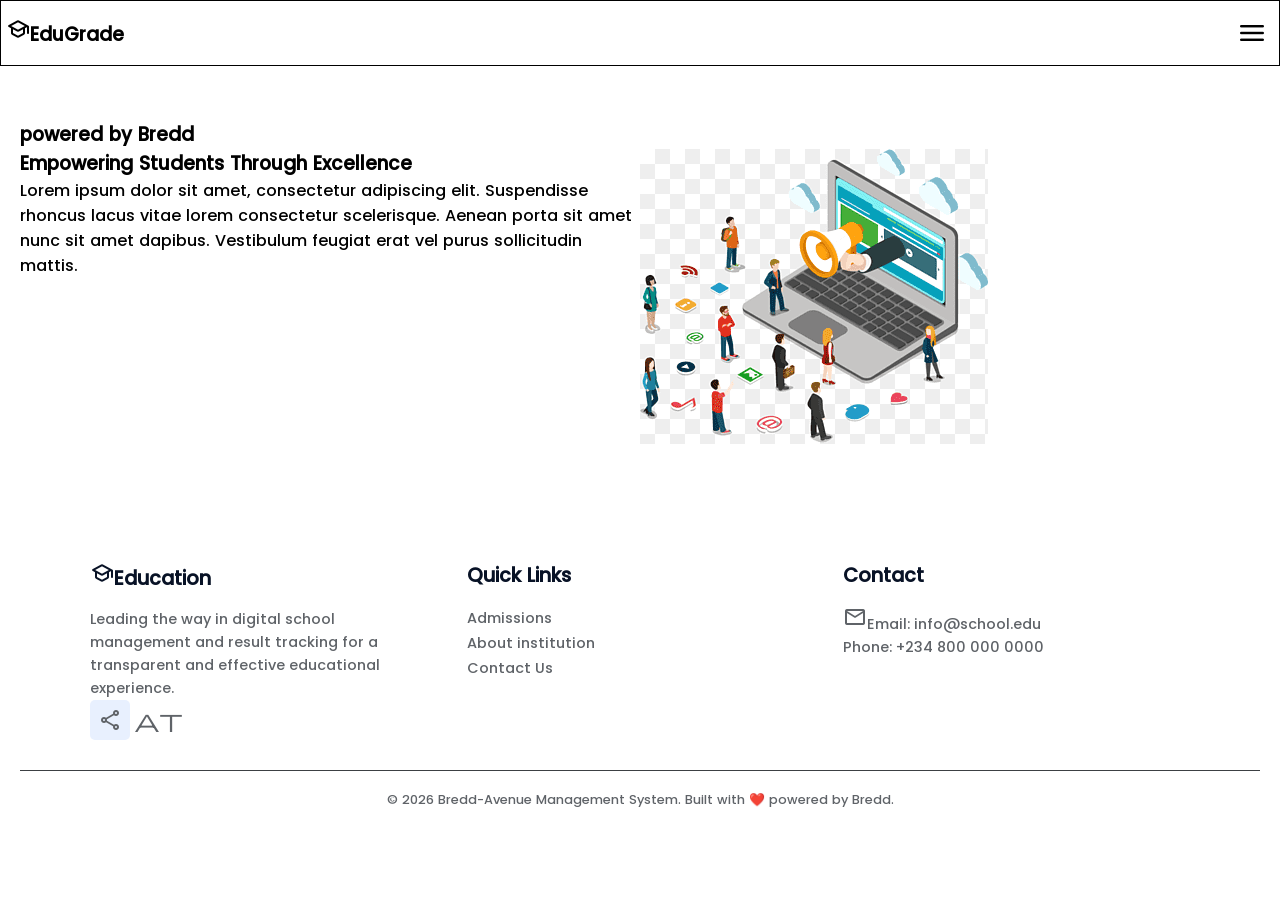
==== School-system/index.html @ b866ce05 "update" ====
<!DOCTYPE html>
<html lang="en">

<head>
  <meta charset="UTF-8">
  <meta name="viewport" content="width=device-width, initial-scale=1">
  <meta http-equiv="" content="" />
  <meta name="description" content="Bredd is a next-generation SaaS platform designed to streamline school management and academic tracking. We provide educational institutions with a seamless, high-performance interface to manage results, administration, and student engagement in real-time.">
  <meta name="author" content="The Bredd team">
  
  <link href="https://fonts.googleapis.com/css2?family=Material+Symbols+Rounded:opsz,wght,FILL,GRAD@24,400,1,0" rel="stylesheet" />
  <link rel="stylesheet" href="Assets/style.css">
  <link rel="shortcut icon" href="Assets/social-media-marketing-broadcast.jpg" type="image/jpg" />
  <title>Bredd-Avenue</title>
</head>

<body>
  <header>
    <main-header>
    </main-header>
  </header>
  
  <main>
    <h3 style="water-mark">powered by Bredd</h3>
    <section class="banner">
      <article>
        <h1>Empowering Students Through Excellence</h1>
        <p>Lorem ipsum dolor sit amet, consectetur adipiscing elit. Suspendisse rhoncus lacus vitae lorem consectetur scelerisque. Aenean porta sit amet nunc sit amet dapibus. Vestibulum feugiat erat vel purus sollicitudin mattis.</p>
      </article>
      <section class="banner-img">
        <img src="Assets/social-media-marketing-broadcast.jpg" alt="school image" max-width="100%"/>
      </section>
    </section>
  </main>
  
  <footer>
    <main-footer>
    </main-footer>
  </footer>
  <script src="Includes/components.js" defer></script>
</body>

</html>
---- School-system/Assets/style.css ----
html {
  scroll-behavior: smooth;
}
:root {
  --text-grey: #5F6368;
  --light-grey: #F8F9FA;
  --dark: #081226;
  --white: #FFF;
  --light-blue: #0062BD;
}
* {
  padding: 0;
  margin: 0;
  box-sizing: border-box;
}
@font-face {
  font-family: Poppins;
  src: url(../Assets/Poppins-Medium.ttf);
}
body {
  font-family: Poppins;
  margin: 0;
  padding: 0;
}
main {
 margin-top: 100px;
 padding: 20px;
}
.banner {
  display: grid;
  grid-template-columns: repeat(auto-fit, minmax(200px, 1fr));
}
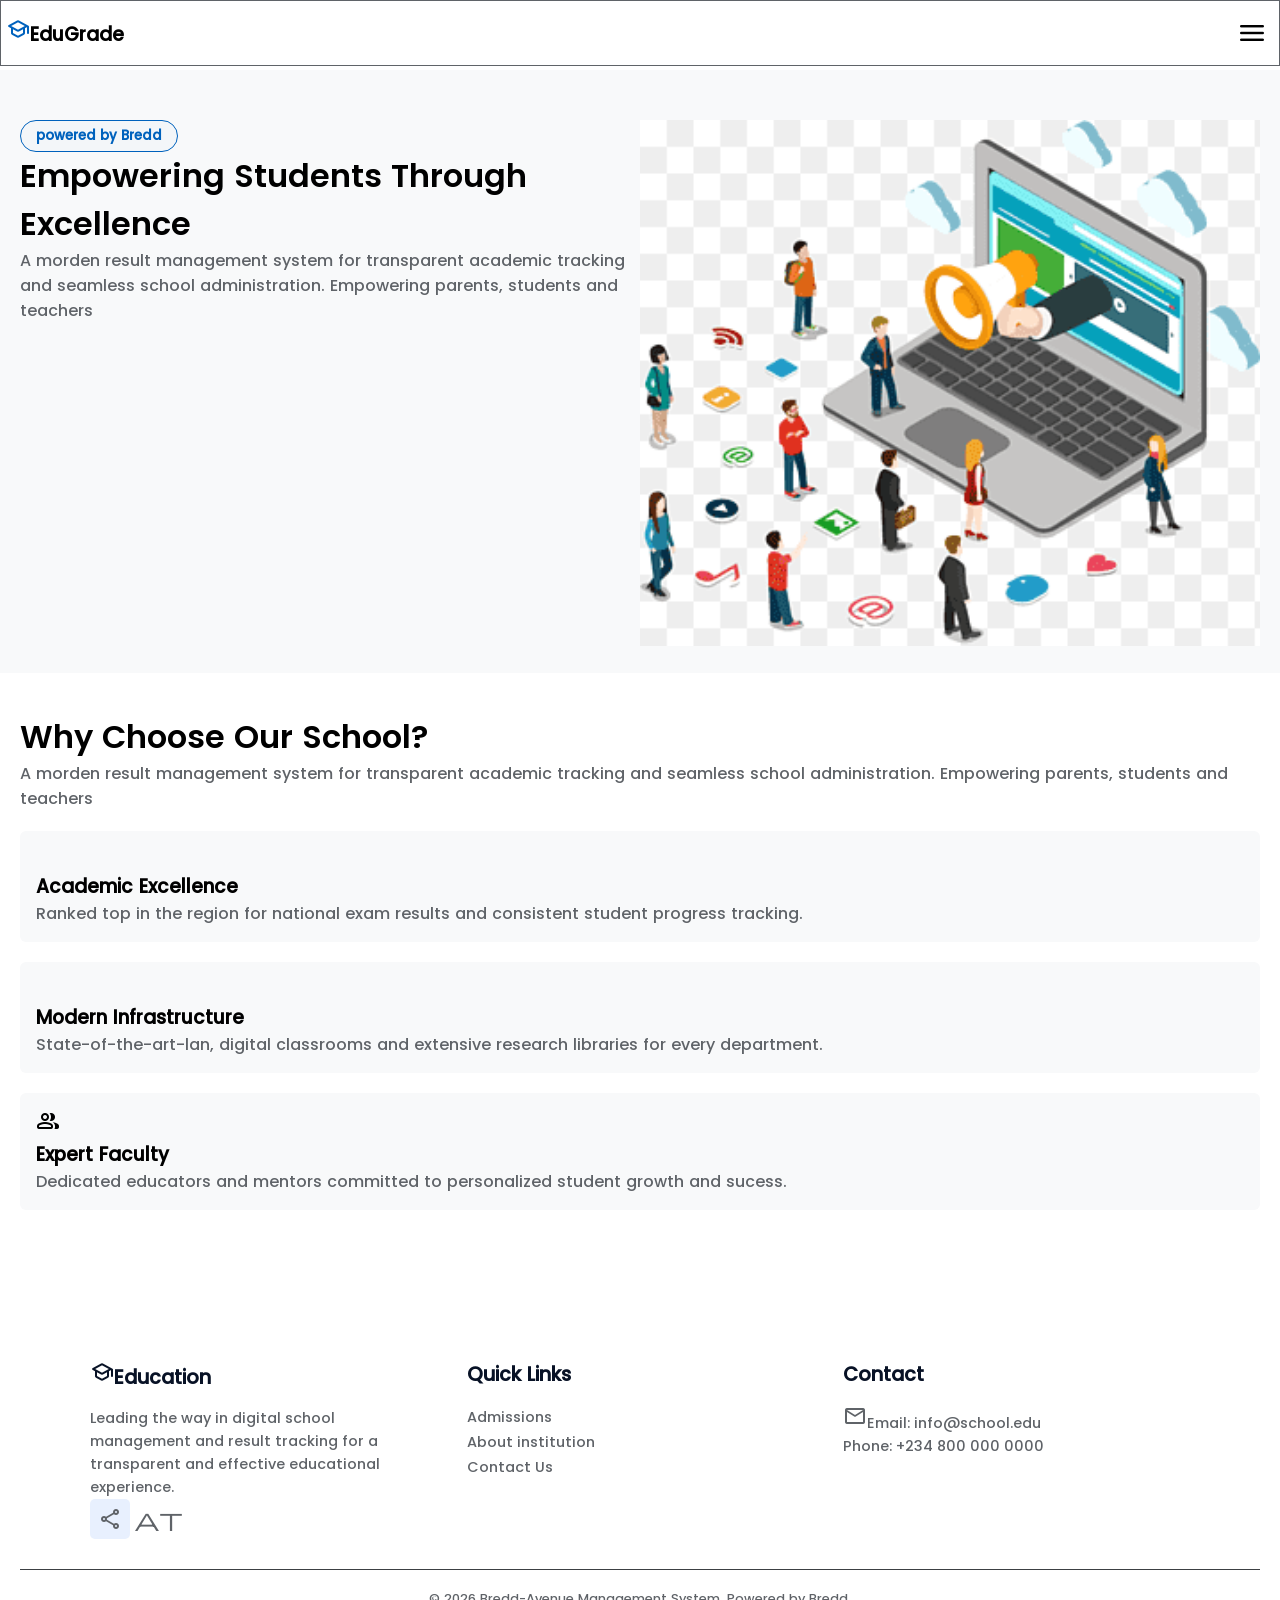
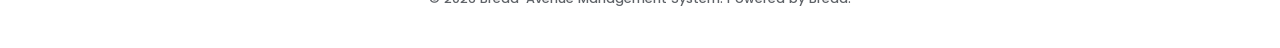
==== commit ea72fecb: "update" ====
--- a/School-system/index.html
+++ b/School-system/index.html
@@ -21,15 +21,44 @@
   </header>
   
   <main>
-    <h3 style="water-mark">powered by Bredd</h3>
     <section class="banner">
       <article>
+        <h5 class="water-mark">powered by Bredd</h5>
         <h1>Empowering Students Through Excellence</h1>
-        <p>Lorem ipsum dolor sit amet, consectetur adipiscing elit. Suspendisse rhoncus lacus vitae lorem consectetur scelerisque. Aenean porta sit amet nunc sit amet dapibus. Vestibulum feugiat erat vel purus sollicitudin mattis.</p>
+        <p>A morden result management system for transparent academic tracking and seamless school administration. Empowering parents, students and teachers</p>
       </article>
       <section class="banner-img">
-        <img src="Assets/social-media-marketing-broadcast.jpg" alt="school image" max-width="100%"/>
+        <img src="Assets/social-media-marketing-broadcast.jpg" alt="school image" width="100%"/>
       </section>
+    </section>
+    
+    <section class="values">
+      <h1>Why Choose Our School?</h1>
+      <p>
+        A morden result management system for transparent academic tracking and seamless school administration. Empowering parents, students and teachers
+      </p>
+      <section class="values-box">
+        <span class="material-symbols-rounded valueIcon"></span>
+        <h3>Academic Excellence</h3>
+        <p>
+          Ranked top in the region for national exam results and consistent student progress tracking.
+        </p>
+      </section>
+      <section class="values-box">
+        <span class="material-symbols-rounded valueIcon"></span>
+        <h3>Modern Infrastructure</h3>
+        <p>
+          State-of-the-art-lan, digital classrooms and extensive research libraries for every department.
+        </p>
+      </section>
+      <section class="values-box">
+        <span class="material-symbols-rounded valueIcon">group</span>
+        <h3>Expert Faculty</h3>
+        <p>
+          Dedicated educators and mentors committed to personalized student growth and sucess.
+        </p>
+      </section>
+
     </section>
   </main>
   
--- a/School-system/Assets/style.css
+++ b/School-system/Assets/style.css
@@ -17,16 +17,51 @@
   font-family: Poppins;
   src: url(../Assets/Poppins-Medium.ttf);
 }
+@font-face {
+  font-family: PoppinsBold;
+  src: url(../Assets/Poppins-ExtraBold.ttf);
+}
+@font-face {
+  font-family: PoppinsSemiBold;
+  src: url(../Assets/Poppins-SemiBold.ttf);
+}
 body {
   font-family: Poppins;
   margin: 0;
   padding: 0;
 }
 main {
- margin-top: 100px;
- padding: 20px;
+ margin-top: 70px;
 }
 .banner {
   display: grid;
   grid-template-columns: repeat(auto-fit, minmax(200px, 1fr));
-}+  padding: 20px;
+  padding-top: 50px;
+  background-color: var(--light-grey);
+}
+.water-mark {
+  text-align: center;
+  padding: 5px 15px;
+  border-radius: 50px;
+  border: 1px solid var(--light-blue);
+  background-color: #0062BD05;
+  color: var(--light-blue);
+  display: inline-block;
+}
+h1 {
+  font-size: 32px;
+  font-family: PoppinsSemiBold;
+}
+p {
+  color: var(--text-grey);
+}
+.values {
+  padding: 40px 20px;
+}
+.values .values-box {
+  border-radius: 6px;
+  background-color: var(--light-grey);
+  padding: 16px;
+  margin: 20px auto;
+}
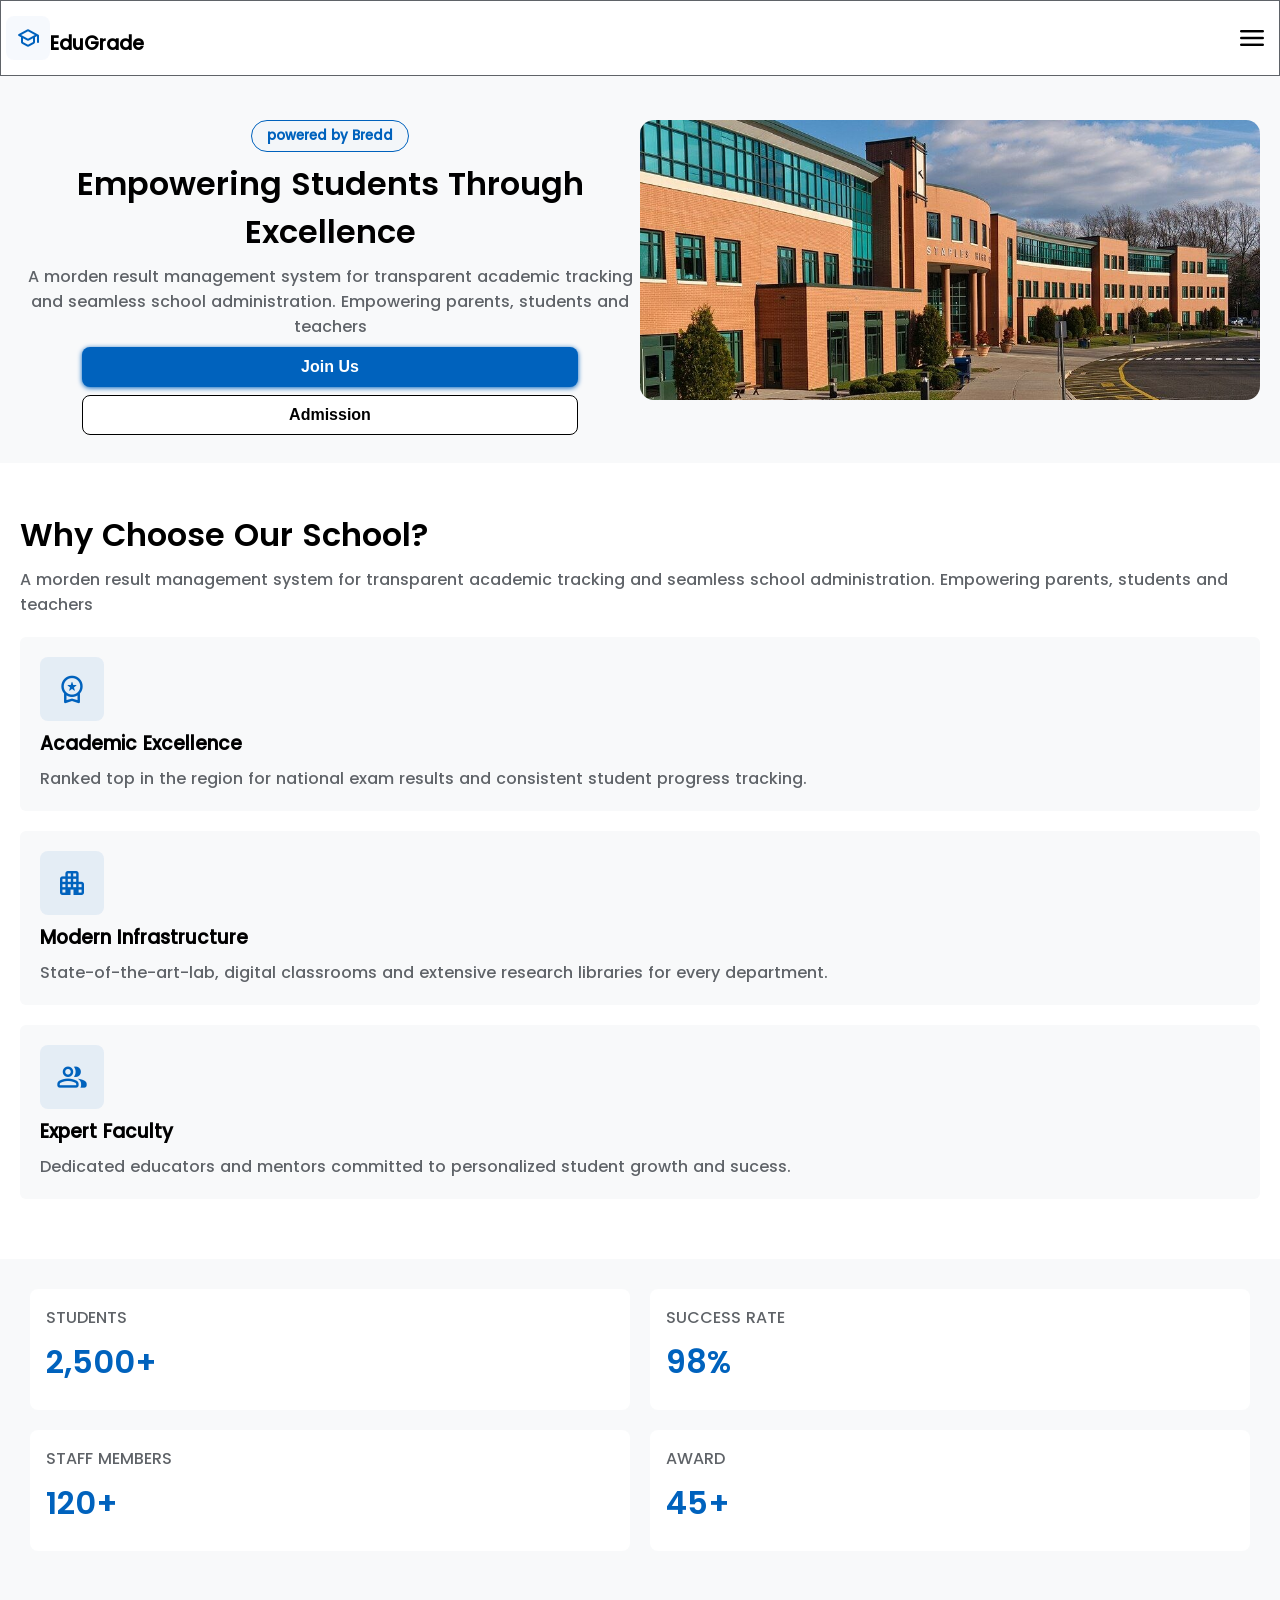
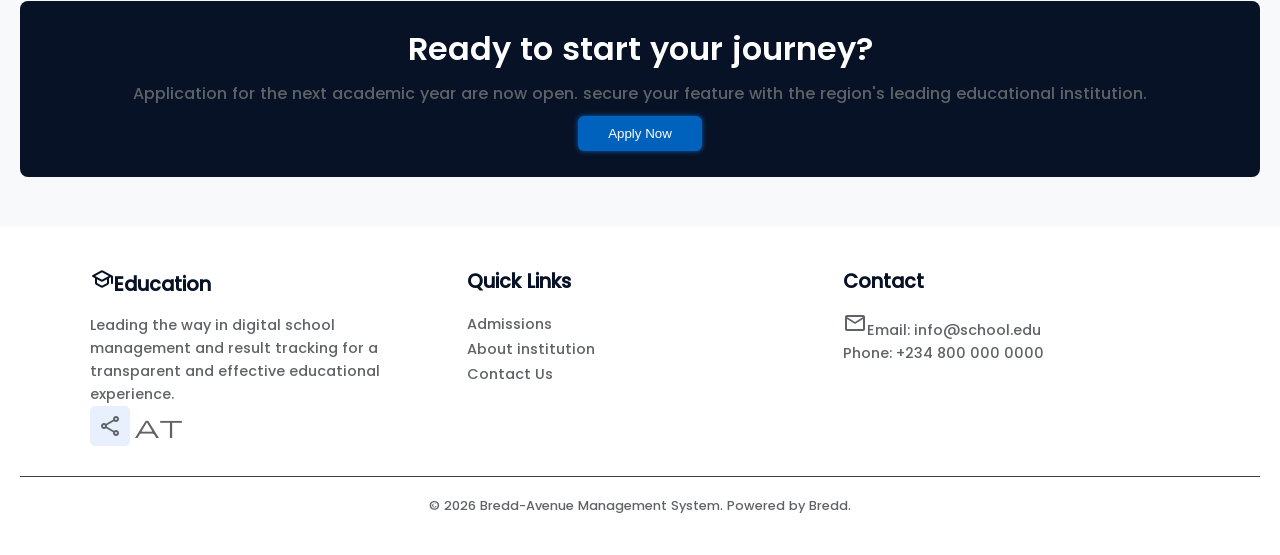
==== commit 4f8ddbfd: "update on 80% of finished homepage" ====
--- a/School-system/index.html
+++ b/School-system/index.html
@@ -26,9 +26,13 @@
         <h5 class="water-mark">powered by Bredd</h5>
         <h1>Empowering Students Through Excellence</h1>
         <p>A morden result management system for transparent academic tracking and seamless school administration. Empowering parents, students and teachers</p>
+        <section class="buttons">
+          <button type="button" class="join">Join Us</button>
+          <button type="button" class="admission">Admission</button>
+        </section>
       </article>
       <section class="banner-img">
-        <img src="Assets/social-media-marketing-broadcast.jpg" alt="school image" width="100%"/>
+        <img src="Assets/school_image.jpg" alt="school image" width="100%"/>
       </section>
     </section>
     
@@ -38,17 +42,17 @@
         A morden result management system for transparent academic tracking and seamless school administration. Empowering parents, students and teachers
       </p>
       <section class="values-box">
-        <span class="material-symbols-rounded valueIcon"></span>
+        <span class="material-symbols-rounded valueIcon">workspace_premium</span>
         <h3>Academic Excellence</h3>
         <p>
           Ranked top in the region for national exam results and consistent student progress tracking.
         </p>
       </section>
       <section class="values-box">
-        <span class="material-symbols-rounded valueIcon"></span>
+        <span class="material-symbols-rounded valueIcon">apartment</span>
         <h3>Modern Infrastructure</h3>
         <p>
-          State-of-the-art-lan, digital classrooms and extensive research libraries for every department.
+          State-of-the-art-lab, digital classrooms and extensive research libraries for every department.
         </p>
       </section>
       <section class="values-box">
@@ -60,6 +64,31 @@
       </section>
 
     </section>
+    
+    <section class="qualifications">
+      <section class="qualities">
+        <p>STUDENTS</p>
+        <h1>2,500+</h1>
+      </section>
+      <section class="qualities">
+        <p>SUCCESS RATE</p>
+        <h1>98%</h1>
+      </section>
+      <section class="qualities">
+        <p>STAFF MEMBERS</p>
+        <h1>120+</h1>
+      </section>
+      <section class="qualities">
+        <p>AWARD</p>
+         <h1>45+</h1>
+      </section>
+    </section>
+    
+    <section class="CTA">
+      <h1>Ready to start your journey?</h1>
+      <p>Application for the next academic year are now open. secure your feature with the region's leading educational institution.</p>
+      <button type="button" class="apply">Apply Now</button>
+    </section>
   </main>
   
   <footer>
--- a/School-system/Assets/style.css
+++ b/School-system/Assets/style.css
@@ -29,6 +29,7 @@
   font-family: Poppins;
   margin: 0;
   padding: 0;
+  background-color: var(--light-grey);
 }
 main {
  margin-top: 70px;
@@ -39,6 +40,7 @@
   padding: 20px;
   padding-top: 50px;
   background-color: var(--light-grey);
+  text-align: center;
 }
 .water-mark {
   text-align: center;
@@ -52,16 +54,98 @@
 h1 {
   font-size: 32px;
   font-family: PoppinsSemiBold;
+  margin: 8px 0;
 }
 p {
   color: var(--text-grey);
 }
+.join {
+  display: block;
+  font-weight: bolder;
+  color: var(--white);
+  background-color: var(--light-blue);
+  border-radius: 8px;
+  width: 80%;
+  height: 40px;
+  font-size: 16px;
+  border: none;
+  margin: 8px auto;
+  box-shadow: 0px 1px 5px var(--light-blue);
+}
+.admission {
+  display: block;
+  font-weight: bolder;
+  background-color: var(--white);
+  border-radius: 8px;
+  width: 80%;
+  height: 40px;
+  font-size: 16px;
+  border: 1px solid black;
+  margin: 8px auto;
+}
+.banner-img {
+  max-width: 100%;
+  height: 280px;
+  overflow: hidden;
+  border-radius: 14px;
+}
+.banner-img img {
+  height: 100%;
+  width: 100%;
+  object-fit: cover;
+  object-position: center;
+}
 .values {
   padding: 40px 20px;
+  background-color: var(--white);
 }
 .values .values-box {
   border-radius: 6px;
   background-color: var(--light-grey);
-  padding: 16px;
+  padding: 20px;
   margin: 20px auto;
 }
+.values .values-box h3 {
+  margin: 8px auto;
+}
+.valueIcon {
+  color: var(--light-blue);
+  padding: 16px;
+  font-size: 32px;
+  border-radius: 8px;
+  background-color: #0062BD15;
+}
+.qualifications {
+  padding: 20px;
+  display: grid;
+  grid-template-columns: repeat(auto-fit, minmax(45%, 1fr));
+}
+.qualifications .qualities {
+  background-color: var(--white);
+  border-radius: 8px;
+  padding: 16px;
+  margin: 10px;
+}
+.qualifications .qualities h1 {
+  color: var(--light-blue);
+}
+.CTA {
+  background-color: var(--dark);
+  text-align: center;
+  border-radius: 8px;
+  padding: 16px;
+  margin: 20px;
+}
+.CTA h1 {
+  color: var(--white);
+}
+.CTA .apply {
+  text-align: inherit;
+  color: var(--white);
+  border-radius: 6px;
+  padding: 10px 30px;
+  margin: 10px auto;
+  box-shadow: 0 0 5px #0062BD;
+  border: none;
+  background-color: var(--light-blue);
+}
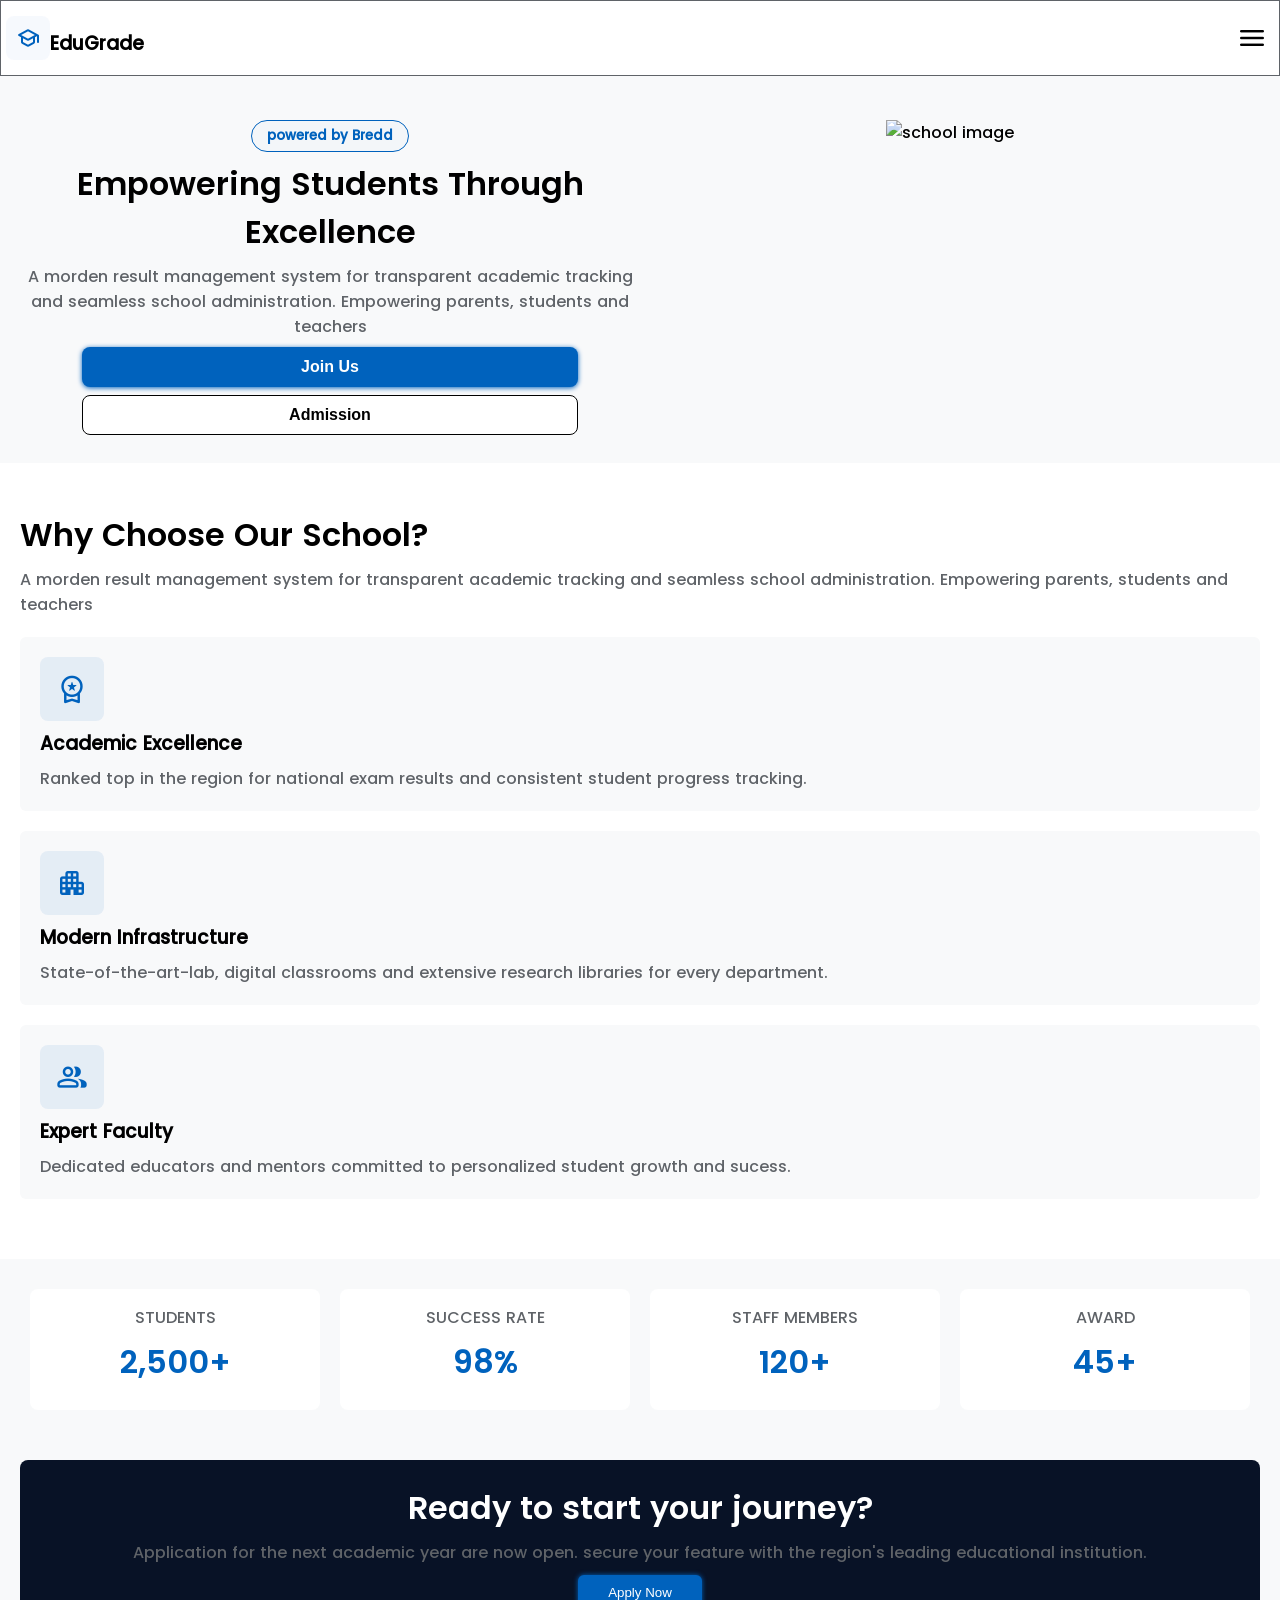
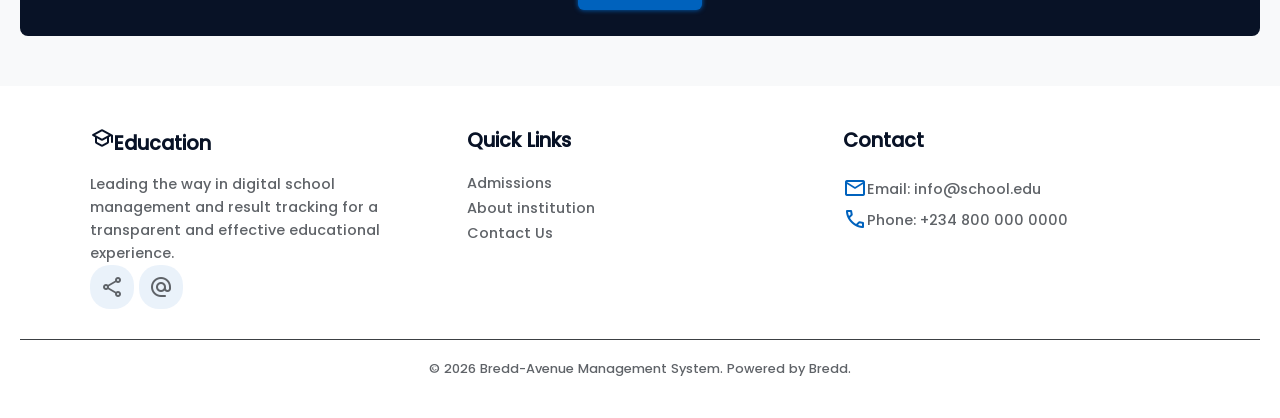
==== commit 7826cf85: "update" ====
--- a/School-system/index.html
+++ b/School-system/index.html
@@ -87,7 +87,7 @@
     <section class="CTA">
       <h1>Ready to start your journey?</h1>
       <p>Application for the next academic year are now open. secure your feature with the region's leading educational institution.</p>
-      <button type="button" class="apply">Apply Now</button>
+      <button type="button" onclick="document.location('login.html'))" class="apply">Apply Now</button>
     </section>
   </main>
   
--- a/School-system/Assets/style.css
+++ b/School-system/Assets/style.css
@@ -104,6 +104,7 @@
   background-color: var(--light-grey);
   padding: 20px;
   margin: 20px auto;
+  transition: .5s;
 }
 .values .values-box h3 {
   margin: 8px auto;
@@ -114,17 +115,27 @@
   font-size: 32px;
   border-radius: 8px;
   background-color: #0062BD15;
+  transition: .5s;
+}
+.values-box:hover {
+  transform: translateY(5px);
+  box-shadow: 0 3px 2px var(--text-grey);
+}
+.values-box:hover .valueIcon {
+  background-color: var(--light-blue);
+  color: white;
 }
 .qualifications {
   padding: 20px;
   display: grid;
-  grid-template-columns: repeat(auto-fit, minmax(45%, 1fr));
+  grid-template-columns: repeat(auto-fit, minmax(150px, 1fr));
 }
 .qualifications .qualities {
   background-color: var(--white);
   border-radius: 8px;
   padding: 16px;
   margin: 10px;
+  text-align: center;
 }
 .qualifications .qualities h1 {
   color: var(--light-blue);
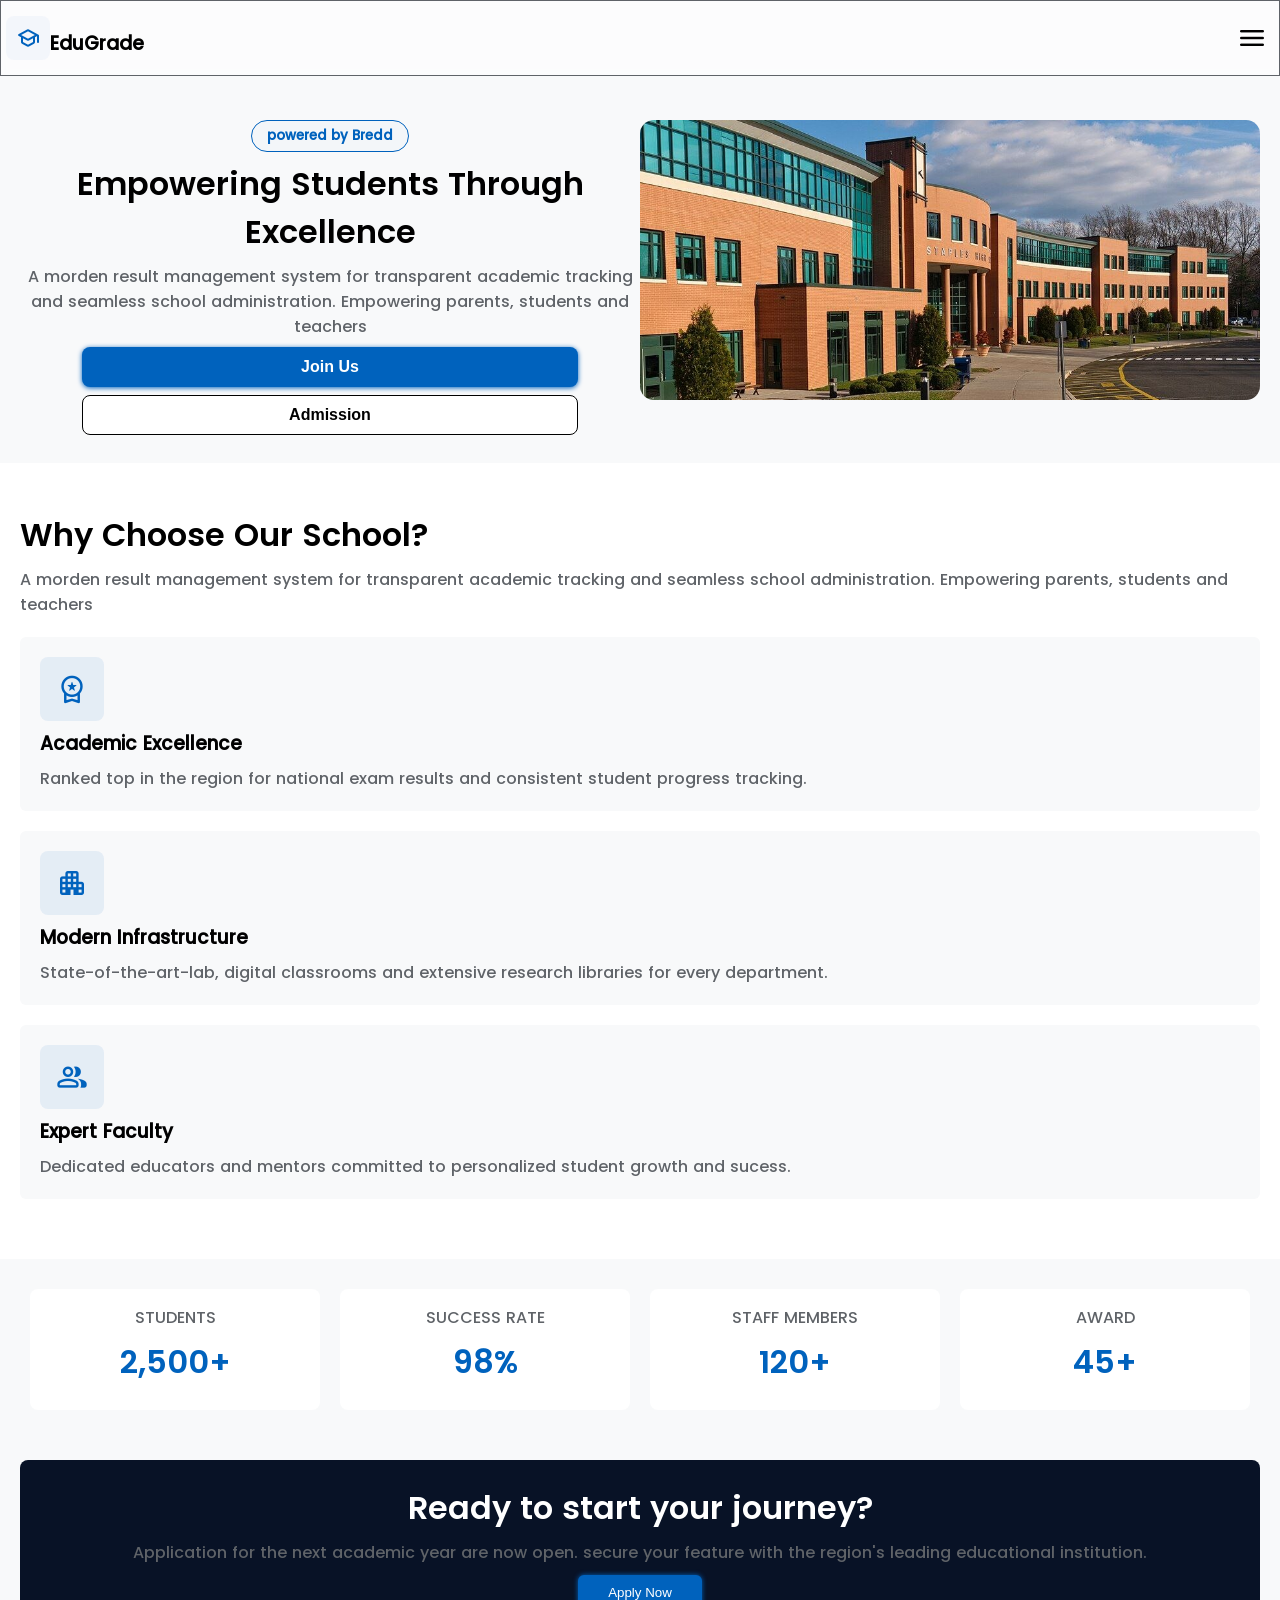
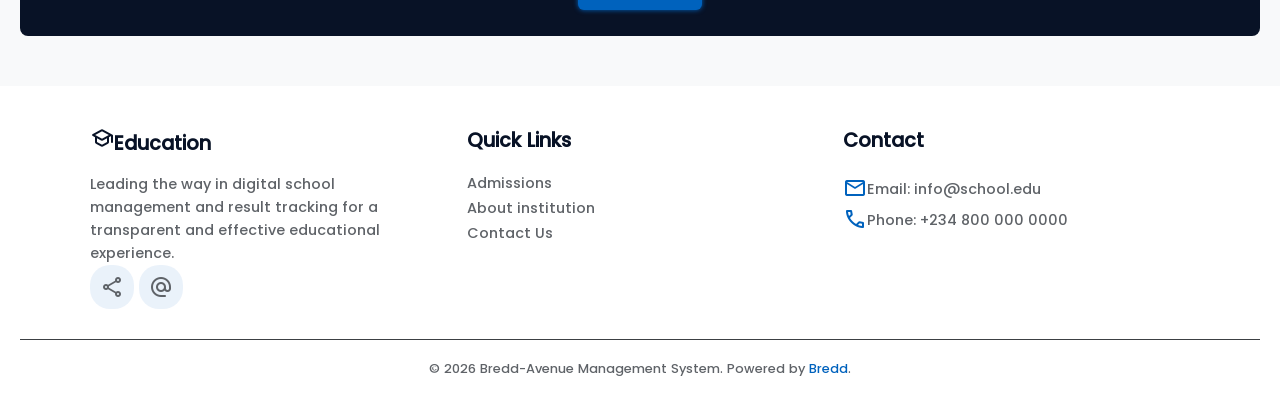
==== commit c37e87ac: "update" ====
--- a/School-system/index.html
+++ b/School-system/index.html
@@ -32,7 +32,7 @@
         </section>
       </article>
       <section class="banner-img">
-        <img src="Assets/school_image.jpg" alt="school image" width="100%"/>
+        <img src="Assets/school_image.jpg" alt="school image" width="100%" loading="lazy"/>
       </section>
     </section>
     
@@ -87,7 +87,7 @@
     <section class="CTA">
       <h1>Ready to start your journey?</h1>
       <p>Application for the next academic year are now open. secure your feature with the region's leading educational institution.</p>
-      <button type="button" onclick="document.location('login.html'))" class="apply">Apply Now</button>
+      <button type="button" onclick="document.location.href('login.html'))" class="apply">Apply Now</button>
     </section>
   </main>
   
@@ -95,6 +95,7 @@
     <main-footer>
     </main-footer>
   </footer>
+  
   <script src="Includes/components.js" defer></script>
 </body>
 
--- a/School-system/Assets/style.css
+++ b/School-system/Assets/style.css
@@ -159,4 +159,18 @@
   box-shadow: 0 0 5px #0062BD;
   border: none;
   background-color: var(--light-blue);
+}
+
+#back {
+  display: none;
+  background-color: rgba(100%, 100%, 100%, 0.5);
+  backdrop-filter: blur(5px);
+  position: fixed;
+  left: 0;
+  top: 0;
+  width: 100%;
+  height: 100vh;
+}
+#back.show {
+  display: block;
 }
